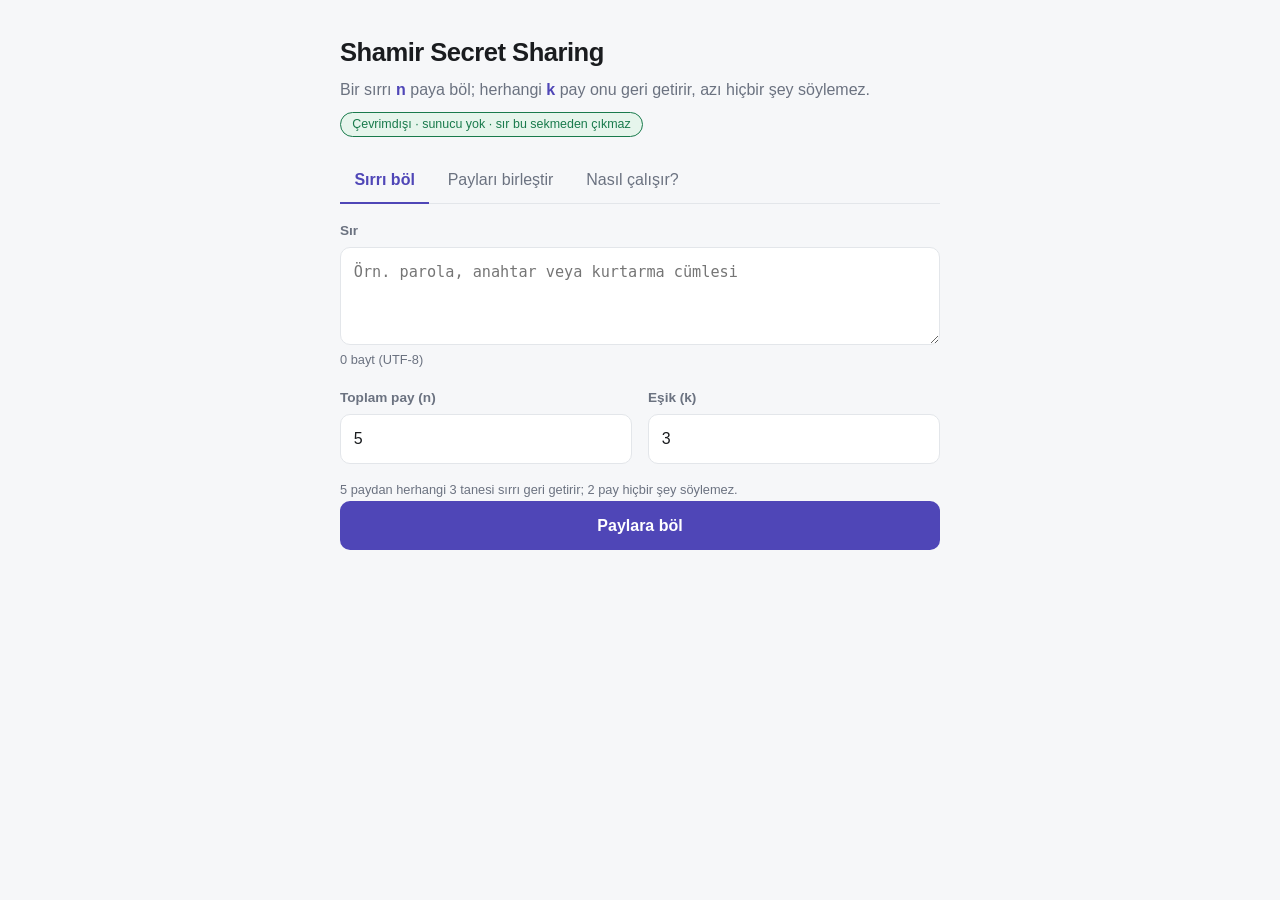
==== shamir.html @ ed12ea0c "Sunucusuz tek dosya arayüzü: shamir.html Tüm kripto (GF(256), Lagrange, pay kodlama + CRC) JavaScrip" ====
<!DOCTYPE html>
<html lang="tr">
<head>
<meta charset="utf-8">
<meta name="viewport" content="width=device-width, initial-scale=1">
<title>Shamir Secret Sharing</title>
<style>
:root {
  --bg:#f6f7f9; --surface:#fff; --surface-2:#f0f2f5; --text:#1a1c1f; --muted:#6b7280;
  --border:#e3e6ea; --accent:#4f46b7; --accent-ink:#fff; --ok:#197a4c; --ok-bg:#e6f5ec;
  --warn:#8a5a00; --warn-bg:#fdf3e0; --err:#b23b3b; --err-bg:#fcebeb;
  --mono:ui-monospace,"SF Mono","Cascadia Code",Menlo,Consolas,monospace; --radius:12px;
}
@media (prefers-color-scheme:dark){:root{
  --bg:#16181c; --surface:#1e2126; --surface-2:#262a30; --text:#e8eaed; --muted:#9aa0aa;
  --border:#333840; --accent:#8b82e6; --accent-ink:#16181c; --ok:#6bd39a; --ok-bg:#17301f;
  --warn:#e0b060; --warn-bg:#332711; --err:#ec8080; --err-bg:#331717;
}}
*{box-sizing:border-box}
body{margin:0;background:var(--bg);color:var(--text);line-height:1.6;
  font-family:-apple-system,BlinkMacSystemFont,"Segoe UI",Roboto,sans-serif}
.wrap{max-width:640px;margin:0 auto;padding:2rem 1.25rem 4rem}
.top h1{margin:0 0 .25rem;font-size:1.6rem;letter-spacing:-.02em}
.top .sub{margin:0;color:var(--muted)}
.top b{color:var(--accent);font-weight:600}
.badge{display:inline-block;margin-top:.6rem;font-size:.78rem;color:var(--ok);
  background:var(--ok-bg);border:1px solid var(--ok);border-radius:20px;padding:.1rem .7rem}
.tabs{display:flex;gap:.25rem;margin:1.25rem 0 1rem;border-bottom:1px solid var(--border)}
.tab{appearance:none;border:0;background:none;cursor:pointer;padding:.6rem .9rem;
  font:inherit;color:var(--muted);border-bottom:2px solid transparent;margin-bottom:-1px}
.tab:hover{color:var(--text)}
.tab.is-active{color:var(--accent);border-bottom-color:var(--accent);font-weight:600}
.panel{display:none}
.panel.is-active{display:block;animation:fade .2s ease}
@keyframes fade{from{opacity:0;transform:translateY(4px)}to{opacity:1;transform:none}}
.field{display:flex;flex-direction:column;gap:.35rem;margin-bottom:1rem}
.label{font-size:.85rem;font-weight:600;color:var(--muted)}
textarea,input[type=number]{font:inherit;color:var(--text);background:var(--surface);
  border:1px solid var(--border);border-radius:10px;padding:.7rem .8rem;width:100%;resize:vertical}
textarea{font-family:var(--mono);font-size:.95rem}
textarea:focus,input:focus{outline:2px solid var(--accent);border-color:transparent}
.row{display:flex;gap:1rem}
.row .field{flex:1}
.hint{font-size:.8rem;color:var(--muted);margin:0}
.muted{color:var(--muted)}
button.primary{appearance:none;border:0;cursor:pointer;font:inherit;font-weight:600;
  background:var(--accent);color:var(--accent-ink);padding:.75rem 1.2rem;border-radius:10px;width:100%}
button.primary:hover{filter:brightness(1.08)}
button.primary.grow{width:auto;flex:1}
button.ghost{appearance:none;cursor:pointer;font:inherit;font-size:.82rem;background:var(--surface-2);
  color:var(--text);border:1px solid var(--border);border-radius:8px;padding:.35rem .7rem}
button.ghost:hover{border-color:var(--accent)}
.filebtn{display:inline-flex;align-items:center;cursor:pointer;font-weight:600;background:var(--surface-2);
  color:var(--text);border:1px solid var(--border);border-radius:10px;padding:.75rem 1rem;white-space:nowrap}
.filebtn:hover{border-color:var(--accent)}
.error{background:var(--err-bg);color:var(--err);border-radius:10px;padding:.6rem .8rem;margin:.5rem 0 0;font-size:.9rem}
.warn{background:var(--warn-bg);color:var(--warn);border-radius:10px;padding:.6rem .8rem;font-size:.85rem}
.result-head{display:flex;align-items:center;justify-content:space-between;gap:.5rem;margin:1.5rem 0 .75rem;flex-wrap:wrap}
.result-head span{font-weight:600}
.actions{display:flex;gap:.4rem}
.shares{list-style:none;padding:0;margin:0 0 1rem;display:flex;flex-direction:column;gap:.5rem}
.share{display:flex;align-items:center;gap:.6rem;background:var(--surface);border:1px solid var(--border);
  border-radius:10px;padding:.55rem .7rem}
.share .idx{flex:0 0 auto;font-size:.8rem;font-weight:600;color:var(--accent);background:var(--surface-2);
  border-radius:6px;padding:.15rem .5rem}
.share code{flex:1;font-family:var(--mono);font-size:.82rem;word-break:break-all}
.secret-out{font-family:var(--mono);font-size:1.05rem;word-break:break-word;background:var(--ok-bg);
  color:var(--ok);border:1px solid var(--ok);border-radius:10px;padding:.9rem 1rem;margin:.35rem 0 1rem}
.about p{margin:0 0 .9rem}
.about ul{margin:0 0 .9rem;padding-left:1.2rem}
.about li{margin-bottom:.3rem}
.about code{font-family:var(--mono);background:var(--surface-2);padding:.1rem .35rem;border-radius:5px;font-size:.9em}
.about b{font-weight:600}
.toast{position:fixed;bottom:1.5rem;left:50%;transform:translateX(-50%);background:var(--text);
  color:var(--bg);padding:.5rem 1rem;border-radius:8px;font-size:.85rem;opacity:0;transition:opacity .2s;pointer-events:none}
.toast.show{opacity:1}
</style>
</head>
<body>
<main class="wrap">
  <header class="top">
    <h1>Shamir Secret Sharing</h1>
    <p class="sub">Bir sırrı <b>n</b> paya böl; herhangi <b>k</b> pay onu geri getirir, azı hiçbir şey söylemez.</p>
    <span class="badge">Çevrimdışı · sunucu yok · sır bu sekmeden çıkmaz</span>
  </header>

  <nav class="tabs" role="tablist">
    <button class="tab is-active" data-tab="split" role="tab">Sırrı böl</button>
    <button class="tab" data-tab="combine" role="tab">Payları birleştir</button>
    <button class="tab" data-tab="about" role="tab">Nasıl çalışır?</button>
  </nav>

  <section class="panel is-active" data-panel="split">
    <label class="field">
      <span class="label">Sır</span>
      <textarea id="secret" rows="3" placeholder="Örn. parola, anahtar veya kurtarma cümlesi"></textarea>
      <span class="hint" id="secret-hint">0 bayt</span>
    </label>
    <div class="row">
      <label class="field"><span class="label">Toplam pay (n)</span>
        <input id="n" type="number" min="2" max="255" value="5"></label>
      <label class="field"><span class="label">Eşik (k)</span>
        <input id="k" type="number" min="2" max="255" value="3"></label>
    </div>
    <p class="hint" id="scheme-hint"></p>
    <button class="primary" id="do-split">Paylara böl</button>
    <p class="error" id="split-error" hidden></p>
    <div id="split-result" hidden>
      <div class="result-head">
        <span id="split-summary"></span>
        <div class="actions">
          <button class="ghost" id="copy-all">Tümünü kopyala</button>
          <button class="ghost" id="download-all">.txt indir</button>
        </div>
      </div>
      <ul class="shares" id="shares"></ul>
      <p class="warn">Payları farklı yerlerde sakla. En az k payı kaybedersen sır kurtulamaz.</p>
    </div>
  </section>

  <section class="panel" data-panel="combine">
    <label class="field">
      <span class="label">Paylar</span>
      <textarea id="shares-in" rows="6" placeholder="Her satıra bir pay yapıştır:&#10;SSS1-....&#10;SSS1-...."></textarea>
      <span class="hint">Her satır bir pay. Dosyadan yapıştırabilir ya da yükleyebilirsin.</span>
    </label>
    <div class="row">
      <label class="filebtn">Dosya(lar)dan ekle
        <input id="file-in" type="file" accept=".txt" multiple hidden></label>
      <button class="primary grow" id="do-combine">Sırrı geri getir</button>
    </div>
    <p class="error" id="combine-error" hidden></p>
    <div id="combine-result" hidden>
      <span class="label">Geri getirilen sır</span>
      <div class="secret-out" id="secret-out"></div>
      <p class="warn" id="combine-warn" hidden></p>
    </div>
  </section>

  <section class="panel" data-panel="about">
    <div class="about">
      <p>Bir <b>(k, n) eşik şeması</b>: sır, derecesi (k-1) olan gizli bir polinomun sabit terimidir. Paylar bu eğri üzerindeki noktalardır.</p>
      <ul>
        <li><b>Herhangi k pay</b> eğriyi benzersiz belirler → sır geri gelir.</li>
        <li><b>k'den az pay</b> sonsuz eğriye uyar → sıfır bilgi (her sır eşit olası).</li>
      </ul>
      <p>Sır UTF-8 baytlara çevrilir ve her bayt <b>GF(256)</b> sonlu cisminde bağımsız paylaşılır (toplama = XOR, çarpma = AES polinomu modülü). Böylece taşma ve sızıntı olmaz.</p>
      <p class="muted">Tüm hesaplama tarayıcının içinde çalışır; hiçbir veri gönderilmez. Rastgelelik <code>crypto.getRandomValues</code> ile kriptografiktir. Eğitim amaçlıdır.</p>
    </div>
  </section>
</main>

<script>
"use strict";

/* ─── GF(256) sonlu cisim aritmetiği (AES polinomu 0x11B) ─────────────────── */
const EXP = new Uint8Array(512), LOG = new Uint8Array(256);
(function buildTables(){
  const mulNoTable = (a,b)=>{ let p=0; while(b){ if(b&1)p^=a; b>>=1; a<<=1; if(a&0x100)a^=0x11b; } return p; };
  let x = 1;
  for(let i=0;i<255;i++){ EXP[i]=x; LOG[x]=i; x = mulNoTable(x, 3); }
  for(let i=255;i<512;i++) EXP[i] = EXP[i-255];
})();
const gmul = (a,b)=> (a===0||b===0) ? 0 : EXP[LOG[a]+LOG[b]];
const gdiv = (a,b)=>{ if(b===0) throw new Error("sıfıra bölme"); return a===0 ? 0 : EXP[LOG[a]-LOG[b]+255]; };
function evalPoly(coeffs, x){ let r=0; for(let i=coeffs.length-1;i>=0;i--) r = gmul(r,x) ^ coeffs[i]; return r; }
function lagrangeAt0(points){
  let result=0;
  for(let i=0;i<points.length;i++){
    let num=1, den=1;
    for(let j=0;j<points.length;j++){
      if(i===j) continue;
      num = gmul(num, points[j].x);
      den = gmul(den, points[i].x ^ points[j].x);
    }
    result ^= gmul(points[i].y, gdiv(num, den));
  }
  return result;
}

/* ─── Böl / birleştir ─────────────────────────────────────────────────────── */
function splitSecret(bytes, k, n){
  if(bytes.length===0) throw new Error("Sır boş olamaz.");
  if(k<2) throw new Error("Eşik (k) en az 2 olmalı.");
  if(n<k) throw new Error("Pay sayısı (n) eşikten (k) küçük olamaz.");
  if(n>255) throw new Error("Pay sayısı en fazla 255 olabilir.");
  const xs = Array.from({length:n},(_,i)=>i+1);
  const ys = xs.map(()=>[]);
  for(const sb of bytes){
    const coeffs = [sb];
    const rnd = new Uint8Array(k-1);
    crypto.getRandomValues(rnd);
    for(const r of rnd) coeffs.push(r);
    xs.forEach((x,idx)=> ys[idx].push(evalPoly(coeffs, x)));
  }
  return xs.map((x,idx)=>({x, y:Uint8Array.from(ys[idx])}));
}
function combineShares(shares){
  const len = shares[0].y.length;
  const out = new Uint8Array(len);
  for(let bi=0; bi<len; bi++){
    const points = shares.map(s=>({x:s.x, y:s.y[bi]}));
    out[bi] = lagrangeAt0(points);
  }
  return out;
}

/* ─── Pay kodlama:  SSS1-<setid>-<k>-<x>-<hexY>-<crc>  (Python ile uyumlu) ─── */
function crc16(str){                              // zlib.crc32 & 0xFFFF ile aynı
  let crc = ~0 >>> 0;
  for(let i=0;i<str.length;i++){
    crc ^= str.charCodeAt(i);
    for(let j=0;j<8;j++) crc = (crc>>>1) ^ (0xEDB88320 & -(crc & 1));
  }
  return (~crc >>> 0) & 0xFFFF;
}
const hex2 = b => b.toString(16).padStart(2,"0");
const hex4 = n => (n & 0xFFFF).toString(16).padStart(4,"0");
const bytesToHex = u8 => Array.from(u8, hex2).join("");
function hexToBytes(h){
  if(h.length%2) throw new Error("hex uzunluğu tek");
  const out = new Uint8Array(h.length/2);
  for(let i=0;i<out.length;i++){
    const v = parseInt(h.substr(i*2,2),16);
    if(Number.isNaN(v)) throw new Error("geçersiz hex");
    out[i]=v;
  }
  return out;
}
const newSetId = () => crypto.getRandomValues(new Uint16Array(1))[0];

function encodeShare(x, y, k, setId){
  const body = `SSS1-${hex4(setId)}-${k}-${x}-${bytesToHex(y)}`;
  return `${body}-${hex4(crc16(body))}`;
}
function decodeShare(text){
  const parts = text.trim().split("-");
  if(parts.length!==6 || parts[0]!=="SSS1")
    throw new Error("Tanınmayan pay biçimi (SSS1-<setid>-<k>-<x>-<hex>-<crc> bekleniyor).");
  const body = parts.slice(0,5).join("-");
  if(crc16(body) !== parseInt(parts[5],16))
    throw new Error("Sağlama toplamı tutmuyor — pay yanlış yazılmış olabilir.");
  const setId = parseInt(parts[1],16), k = parseInt(parts[2],10), x = parseInt(parts[3],10);
  const y = hexToBytes(parts[4]);
  if(!(x>=1 && x<=255)) throw new Error(`Geçersiz pay numarası x=${x}.`);
  if(!(k>=2)) throw new Error(`Geçersiz eşik k=${k}.`);
  if(y.length===0) throw new Error("Payın veri kısmı boş.");
  return {setId, threshold:k, x, y};
}

/* ─── Arayüz ───────────────────────────────────────────────────────────────── */
const $ = s=>document.querySelector(s), $$ = s=>document.querySelectorAll(s);
const enc = new TextEncoder();

$$(".tab").forEach(tab=> tab.addEventListener("click", ()=>{
  $$(".tab").forEach(t=>t.classList.remove("is-active"));
  $$(".panel").forEach(p=>p.classList.remove("is-active"));
  tab.classList.add("is-active");
  $(`.panel[data-panel="${tab.dataset.tab}"]`).classList.add("is-active");
}));

function toast(msg){
  let el=$(".toast");
  if(!el){ el=document.createElement("div"); el.className="toast"; document.body.appendChild(el); }
  el.textContent=msg; el.classList.add("show");
  clearTimeout(el._t); el._t=setTimeout(()=>el.classList.remove("show"),1600);
}
async function copyText(text){
  try{ await navigator.clipboard.writeText(text); toast("Kopyalandı"); }
  catch{
    const ta=document.createElement("textarea"); ta.value=text; document.body.appendChild(ta);
    ta.select(); try{ document.execCommand("copy"); toast("Kopyalandı"); }catch{ toast("Kopyalanamadı"); }
    ta.remove();
  }
}

const secretEl=$("#secret"), nEl=$("#n"), kEl=$("#k"),
      secretHint=$("#secret-hint"), schemeHint=$("#scheme-hint");
function updateHints(){
  secretHint.textContent = `${enc.encode(secretEl.value).length} bayt (UTF-8)`;
  const n=parseInt(nEl.value,10), k=parseInt(kEl.value,10);
  if(Number.isInteger(n)&&Number.isInteger(k)&&n>=2&&k>=2&&k<=n){
    schemeHint.textContent=`${n} paydan herhangi ${k} tanesi sırrı geri getirir; ${k-1} pay hiçbir şey söylemez.`;
    schemeHint.style.color="";
  }else if(k>n){ schemeHint.textContent="Eşik (k), pay sayısından (n) büyük olamaz."; schemeHint.style.color="var(--err)"; }
  else{ schemeHint.textContent="n ve k en az 2 olmalı."; schemeHint.style.color="var(--err)"; }
}
[secretEl,nEl,kEl].forEach(el=>el.addEventListener("input",updateHints));
updateHints();

let lastShares=[];
$("#do-split").addEventListener("click", ()=>{
  const err=$("#split-error"), result=$("#split-result");
  err.hidden=true;
  try{
    const n=parseInt(nEl.value,10), k=parseInt(kEl.value,10);
    if(!Number.isInteger(n)||!Number.isInteger(k)) throw new Error("n ve k tam sayı olmalı.");
    const bytes=enc.encode(secretEl.value);
    const shares=splitSecret(bytes,k,n);
    const setId=newSetId();
    lastShares=shares.map(s=>encodeShare(s.x,s.y,k,setId));
    $("#split-summary").textContent=`${n} pay üretildi · eşik ${k} · set ${hex4(setId)}`;
    const ul=$("#shares"); ul.innerHTML="";
    lastShares.forEach((line,i)=>{
      const li=document.createElement("li"); li.className="share";
      const idx=document.createElement("span"); idx.className="idx"; idx.textContent=`Pay ${i+1}`;
      const code=document.createElement("code"); code.textContent=line;
      const copy=document.createElement("button"); copy.className="ghost"; copy.textContent="Kopyala";
      copy.addEventListener("click",()=>copyText(line));
      li.append(idx,code,copy); ul.appendChild(li);
    });
    result.hidden=false;
  }catch(e){ err.textContent=e.message; err.hidden=false; result.hidden=true; }
});
$("#copy-all").addEventListener("click",()=>copyText(lastShares.join("\n")));
$("#download-all").addEventListener("click",()=>{
  const header="# Shamir Secret Sharing payları\n# Her satır bir pay. Birlestirme icin esik sayida pay gerekir.\n";
  const blob=new Blob([header+lastShares.join("\n")+"\n"],{type:"text/plain"});
  const a=document.createElement("a"); a.href=URL.createObjectURL(blob);
  a.download="shamir-paylar.txt"; a.click(); URL.revokeObjectURL(a.href);
});

const sharesIn=$("#shares-in");
$("#file-in").addEventListener("change", async e=>{
  const texts=await Promise.all([...e.target.files].map(f=>f.text()));
  const lines=texts.join("\n").split(/\r?\n/).map(l=>l.trim()).filter(l=>l&&!l.startsWith("#"));
  const existing=sharesIn.value.trim();
  sharesIn.value=(existing?existing+"\n":"")+lines.join("\n");
  e.target.value=""; toast(`${lines.length} pay eklendi`);
});
$("#do-combine").addEventListener("click", ()=>{
  const err=$("#combine-error"), result=$("#combine-result"), warn=$("#combine-warn");
  err.hidden=true;
  try{
    const lines=sharesIn.value.split(/\r?\n/).map(l=>l.trim()).filter(Boolean);
    const parsed=[]; const seen=new Set();
    for(const line of lines){
      const s=decodeShare(line);          // hata olursa mesajıyla yakalanır
      if(seen.has(s.x)) continue;
      seen.add(s.x); parsed.push(s);
    }
    if(parsed.length<2) throw new Error("En az iki geçerli, benzersiz pay gerekir.");
    const setIds=new Set(parsed.map(s=>s.setId));
    const k=Math.min(...parsed.map(s=>s.threshold));
    if(parsed.length<k) throw new Error(`Yeterli pay yok: ${parsed.length} var, en az ${k} gerekiyor.`);

    const lengths=new Set(parsed.map(s=>s.y.length));
    if(lengths.size>1) throw new Error("Paylar farklı uzunlukta — farklı sırlara ait olabilir.");

    const secret=combineShares(parsed);
    const out=$("#secret-out");
    try{
      out.textContent=new TextDecoder("utf-8",{fatal:true}).decode(secret);
    }catch{
      out.textContent="Ham bayt (hex): "+bytesToHex(secret);
    }
    if(setIds.size>1){
      warn.textContent="Paylar farklı bölmelerden geliyor (set kimlikleri farklı); sonuç anlamsız olabilir.";
      warn.hidden=false;
    }else warn.hidden=true;
    result.hidden=false;
  }catch(e){ err.textContent=e.message; err.hidden=false; result.hidden=true; }
});
</script>
</body>
</html>
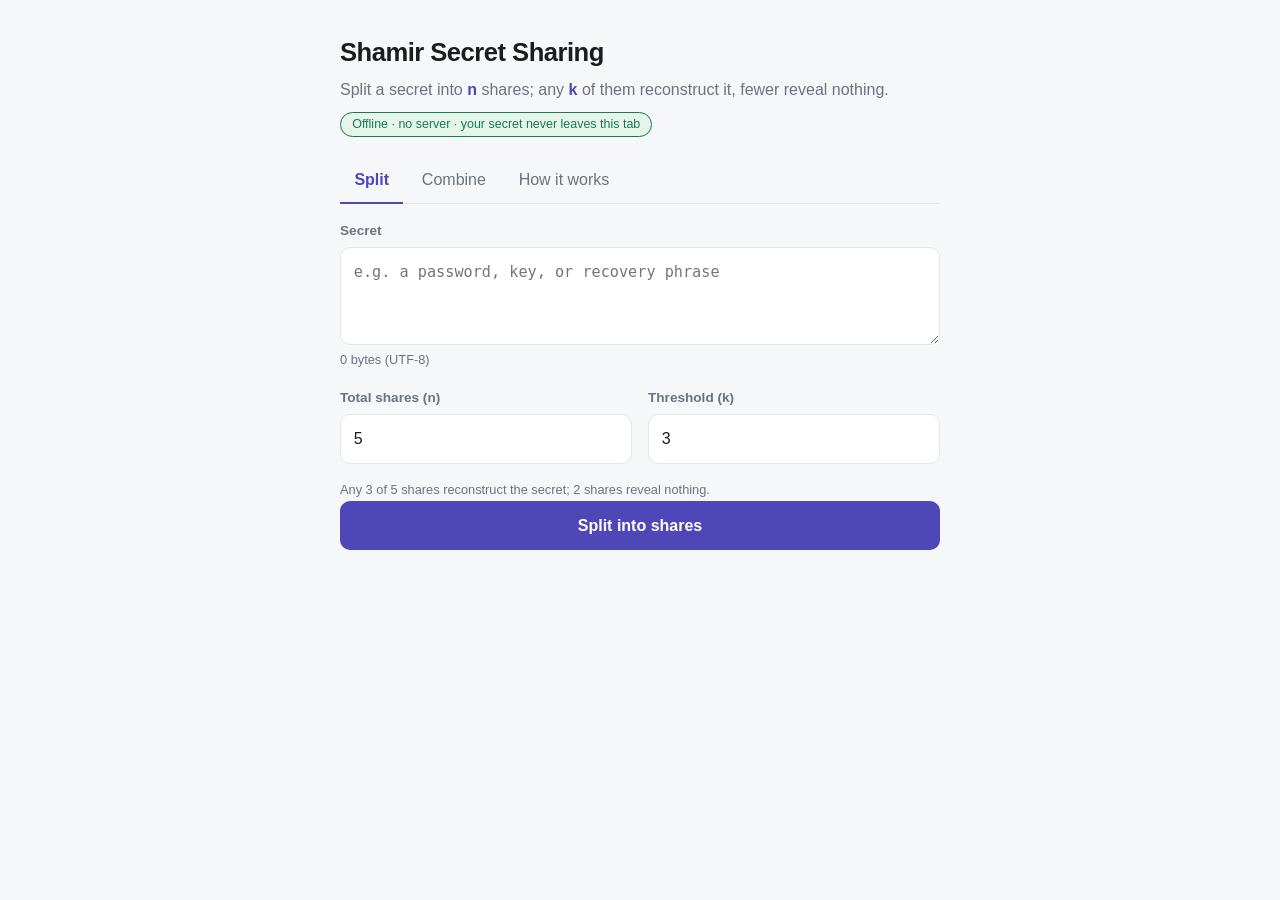
==== commit 3f9a8e49: "Translate everything to English + add landing page for GitHub Pages - All Python modules, both conso" ====
--- a/shamir.html
+++ b/shamir.html
@@ -1,5 +1,5 @@
 <!DOCTYPE html>
-<html lang="tr">
+<html lang="en">
 <head>
 <meta charset="utf-8">
 <meta name="viewport" content="width=device-width, initial-scale=1">
@@ -80,58 +80,58 @@
 <main class="wrap">
   <header class="top">
     <h1>Shamir Secret Sharing</h1>
-    <p class="sub">Bir sırrı <b>n</b> paya böl; herhangi <b>k</b> pay onu geri getirir, azı hiçbir şey söylemez.</p>
-    <span class="badge">Çevrimdışı · sunucu yok · sır bu sekmeden çıkmaz</span>
+    <p class="sub">Split a secret into <b>n</b> shares; any <b>k</b> of them reconstruct it, fewer reveal nothing.</p>
+    <span class="badge">Offline · no server · your secret never leaves this tab</span>
   </header>
 
   <nav class="tabs" role="tablist">
-    <button class="tab is-active" data-tab="split" role="tab">Sırrı böl</button>
-    <button class="tab" data-tab="combine" role="tab">Payları birleştir</button>
-    <button class="tab" data-tab="about" role="tab">Nasıl çalışır?</button>
+    <button class="tab is-active" data-tab="split" role="tab">Split</button>
+    <button class="tab" data-tab="combine" role="tab">Combine</button>
+    <button class="tab" data-tab="about" role="tab">How it works</button>
   </nav>
 
   <section class="panel is-active" data-panel="split">
     <label class="field">
-      <span class="label">Sır</span>
-      <textarea id="secret" rows="3" placeholder="Örn. parola, anahtar veya kurtarma cümlesi"></textarea>
-      <span class="hint" id="secret-hint">0 bayt</span>
+      <span class="label">Secret</span>
+      <textarea id="secret" rows="3" placeholder="e.g. a password, key, or recovery phrase"></textarea>
+      <span class="hint" id="secret-hint">0 bytes</span>
     </label>
     <div class="row">
-      <label class="field"><span class="label">Toplam pay (n)</span>
+      <label class="field"><span class="label">Total shares (n)</span>
         <input id="n" type="number" min="2" max="255" value="5"></label>
-      <label class="field"><span class="label">Eşik (k)</span>
+      <label class="field"><span class="label">Threshold (k)</span>
         <input id="k" type="number" min="2" max="255" value="3"></label>
     </div>
     <p class="hint" id="scheme-hint"></p>
-    <button class="primary" id="do-split">Paylara böl</button>
+    <button class="primary" id="do-split">Split into shares</button>
     <p class="error" id="split-error" hidden></p>
     <div id="split-result" hidden>
       <div class="result-head">
         <span id="split-summary"></span>
         <div class="actions">
-          <button class="ghost" id="copy-all">Tümünü kopyala</button>
-          <button class="ghost" id="download-all">.txt indir</button>
+          <button class="ghost" id="copy-all">Copy all</button>
+          <button class="ghost" id="download-all">Download .txt</button>
         </div>
       </div>
       <ul class="shares" id="shares"></ul>
-      <p class="warn">Payları farklı yerlerde sakla. En az k payı kaybedersen sır kurtulamaz.</p>
+      <p class="warn">Store the shares in different places. If you lose more than n−k of them the secret is unrecoverable.</p>
     </div>
   </section>
 
   <section class="panel" data-panel="combine">
     <label class="field">
-      <span class="label">Paylar</span>
-      <textarea id="shares-in" rows="6" placeholder="Her satıra bir pay yapıştır:&#10;SSS1-....&#10;SSS1-...."></textarea>
-      <span class="hint">Her satır bir pay. Dosyadan yapıştırabilir ya da yükleyebilirsin.</span>
+      <span class="label">Shares</span>
+      <textarea id="shares-in" rows="6" placeholder="Paste one share per line:&#10;SSS1-....&#10;SSS1-...."></textarea>
+      <span class="hint">One share per line. You can paste them or load from files.</span>
     </label>
     <div class="row">
-      <label class="filebtn">Dosya(lar)dan ekle
+      <label class="filebtn">Add from file(s)
         <input id="file-in" type="file" accept=".txt" multiple hidden></label>
-      <button class="primary grow" id="do-combine">Sırrı geri getir</button>
+      <button class="primary grow" id="do-combine">Reconstruct the secret</button>
     </div>
     <p class="error" id="combine-error" hidden></p>
     <div id="combine-result" hidden>
-      <span class="label">Geri getirilen sır</span>
+      <span class="label">Reconstructed secret</span>
       <div class="secret-out" id="secret-out"></div>
       <p class="warn" id="combine-warn" hidden></p>
     </div>
@@ -139,13 +139,13 @@
 
   <section class="panel" data-panel="about">
     <div class="about">
-      <p>Bir <b>(k, n) eşik şeması</b>: sır, derecesi (k-1) olan gizli bir polinomun sabit terimidir. Paylar bu eğri üzerindeki noktalardır.</p>
+      <p>A <b>(k, n) threshold scheme</b>: the secret is the constant term of a secret polynomial of degree (k-1). Shares are points on that curve.</p>
       <ul>
-        <li><b>Herhangi k pay</b> eğriyi benzersiz belirler → sır geri gelir.</li>
-        <li><b>k'den az pay</b> sonsuz eğriye uyar → sıfır bilgi (her sır eşit olası).</li>
+        <li><b>Any k shares</b> determine the curve uniquely → the secret is recovered.</li>
+        <li><b>Fewer than k shares</b> fit infinitely many curves → zero information (every secret equally likely).</li>
       </ul>
-      <p>Sır UTF-8 baytlara çevrilir ve her bayt <b>GF(256)</b> sonlu cisminde bağımsız paylaşılır (toplama = XOR, çarpma = AES polinomu modülü). Böylece taşma ve sızıntı olmaz.</p>
-      <p class="muted">Tüm hesaplama tarayıcının içinde çalışır; hiçbir veri gönderilmez. Rastgelelik <code>crypto.getRandomValues</code> ile kriptografiktir. Eğitim amaçlıdır.</p>
+      <p>The secret is converted to UTF-8 bytes and each byte is shared independently in the <b>GF(256)</b> finite field (addition = XOR, multiplication modulo the AES polynomial). This prevents overflow and leakage.</p>
+      <p class="muted">All computation runs inside your browser; nothing is sent anywhere. Randomness is cryptographic via <code>crypto.getRandomValues</code>. For educational use.</p>
     </div>
   </section>
 </main>
@@ -153,7 +153,7 @@
 <script>
 "use strict";
 
-/* ─── GF(256) sonlu cisim aritmetiği (AES polinomu 0x11B) ─────────────────── */
+/* ─── GF(256) finite-field arithmetic (AES polynomial 0x11B) ──────────────── */
 const EXP = new Uint8Array(512), LOG = new Uint8Array(256);
 (function buildTables(){
   const mulNoTable = (a,b)=>{ let p=0; while(b){ if(b&1)p^=a; b>>=1; a<<=1; if(a&0x100)a^=0x11b; } return p; };
@@ -162,7 +162,7 @@
   for(let i=255;i<512;i++) EXP[i] = EXP[i-255];
 })();
 const gmul = (a,b)=> (a===0||b===0) ? 0 : EXP[LOG[a]+LOG[b]];
-const gdiv = (a,b)=>{ if(b===0) throw new Error("sıfıra bölme"); return a===0 ? 0 : EXP[LOG[a]-LOG[b]+255]; };
+const gdiv = (a,b)=>{ if(b===0) throw new Error("division by zero"); return a===0 ? 0 : EXP[LOG[a]-LOG[b]+255]; };
 function evalPoly(coeffs, x){ let r=0; for(let i=coeffs.length-1;i>=0;i--) r = gmul(r,x) ^ coeffs[i]; return r; }
 function lagrangeAt0(points){
   let result=0;
@@ -178,12 +178,12 @@
   return result;
 }
 
-/* ─── Böl / birleştir ─────────────────────────────────────────────────────── */
+/* ─── Split / combine ─────────────────────────────────────────────────────── */
 function splitSecret(bytes, k, n){
-  if(bytes.length===0) throw new Error("Sır boş olamaz.");
-  if(k<2) throw new Error("Eşik (k) en az 2 olmalı.");
-  if(n<k) throw new Error("Pay sayısı (n) eşikten (k) küçük olamaz.");
-  if(n>255) throw new Error("Pay sayısı en fazla 255 olabilir.");
+  if(bytes.length===0) throw new Error("The secret cannot be empty.");
+  if(k<2) throw new Error("The threshold (k) must be at least 2.");
+  if(n<k) throw new Error("The number of shares (n) cannot be less than the threshold (k).");
+  if(n>255) throw new Error("The number of shares can be at most 255.");
   const xs = Array.from({length:n},(_,i)=>i+1);
   const ys = xs.map(()=>[]);
   for(const sb of bytes){
@@ -205,8 +205,8 @@
   return out;
 }
 
-/* ─── Pay kodlama:  SSS1-<setid>-<k>-<x>-<hexY>-<crc>  (Python ile uyumlu) ─── */
-function crc16(str){                              // zlib.crc32 & 0xFFFF ile aynı
+/* ─── Share encoding:  SSS1-<setid>-<k>-<x>-<hexY>-<crc>  (matches Python) ── */
+function crc16(str){                              // same as zlib.crc32 & 0xFFFF
   let crc = ~0 >>> 0;
   for(let i=0;i<str.length;i++){
     crc ^= str.charCodeAt(i);
@@ -218,11 +218,11 @@
 const hex4 = n => (n & 0xFFFF).toString(16).padStart(4,"0");
 const bytesToHex = u8 => Array.from(u8, hex2).join("");
 function hexToBytes(h){
-  if(h.length%2) throw new Error("hex uzunluğu tek");
+  if(h.length%2) throw new Error("odd-length hex");
   const out = new Uint8Array(h.length/2);
   for(let i=0;i<out.length;i++){
     const v = parseInt(h.substr(i*2,2),16);
-    if(Number.isNaN(v)) throw new Error("geçersiz hex");
+    if(Number.isNaN(v)) throw new Error("invalid hex");
     out[i]=v;
   }
   return out;
@@ -236,19 +236,19 @@
 function decodeShare(text){
   const parts = text.trim().split("-");
   if(parts.length!==6 || parts[0]!=="SSS1")
-    throw new Error("Tanınmayan pay biçimi (SSS1-<setid>-<k>-<x>-<hex>-<crc> bekleniyor).");
+    throw new Error("Unrecognized share format (expected SSS1-<setid>-<k>-<x>-<hex>-<crc>).");
   const body = parts.slice(0,5).join("-");
   if(crc16(body) !== parseInt(parts[5],16))
-    throw new Error("Sağlama toplamı tutmuyor — pay yanlış yazılmış olabilir.");
+    throw new Error("Checksum mismatch — the share may be mistyped.");
   const setId = parseInt(parts[1],16), k = parseInt(parts[2],10), x = parseInt(parts[3],10);
   const y = hexToBytes(parts[4]);
-  if(!(x>=1 && x<=255)) throw new Error(`Geçersiz pay numarası x=${x}.`);
-  if(!(k>=2)) throw new Error(`Geçersiz eşik k=${k}.`);
-  if(y.length===0) throw new Error("Payın veri kısmı boş.");
+  if(!(x>=1 && x<=255)) throw new Error(`Invalid share number x=${x}.`);
+  if(!(k>=2)) throw new Error(`Invalid threshold k=${k}.`);
+  if(y.length===0) throw new Error("The share's data part is empty.");
   return {setId, threshold:k, x, y};
 }
 
-/* ─── Arayüz ───────────────────────────────────────────────────────────────── */
+/* ─── UI ────────────────────────────────────────────────────────────────────── */
 const $ = s=>document.querySelector(s), $$ = s=>document.querySelectorAll(s);
 const enc = new TextEncoder();
 
@@ -266,10 +266,10 @@
   clearTimeout(el._t); el._t=setTimeout(()=>el.classList.remove("show"),1600);
 }
 async function copyText(text){
-  try{ await navigator.clipboard.writeText(text); toast("Kopyalandı"); }
+  try{ await navigator.clipboard.writeText(text); toast("Copied"); }
   catch{
     const ta=document.createElement("textarea"); ta.value=text; document.body.appendChild(ta);
-    ta.select(); try{ document.execCommand("copy"); toast("Kopyalandı"); }catch{ toast("Kopyalanamadı"); }
+    ta.select(); try{ document.execCommand("copy"); toast("Copied"); }catch{ toast("Copy failed"); }
     ta.remove();
   }
 }
@@ -277,13 +277,13 @@
 const secretEl=$("#secret"), nEl=$("#n"), kEl=$("#k"),
       secretHint=$("#secret-hint"), schemeHint=$("#scheme-hint");
 function updateHints(){
-  secretHint.textContent = `${enc.encode(secretEl.value).length} bayt (UTF-8)`;
+  secretHint.textContent = `${enc.encode(secretEl.value).length} bytes (UTF-8)`;
   const n=parseInt(nEl.value,10), k=parseInt(kEl.value,10);
   if(Number.isInteger(n)&&Number.isInteger(k)&&n>=2&&k>=2&&k<=n){
-    schemeHint.textContent=`${n} paydan herhangi ${k} tanesi sırrı geri getirir; ${k-1} pay hiçbir şey söylemez.`;
+    schemeHint.textContent=`Any ${k} of ${n} shares reconstruct the secret; ${k-1} shares reveal nothing.`;
     schemeHint.style.color="";
-  }else if(k>n){ schemeHint.textContent="Eşik (k), pay sayısından (n) büyük olamaz."; schemeHint.style.color="var(--err)"; }
-  else{ schemeHint.textContent="n ve k en az 2 olmalı."; schemeHint.style.color="var(--err)"; }
+  }else if(k>n){ schemeHint.textContent="The threshold (k) cannot exceed the number of shares (n)."; schemeHint.style.color="var(--err)"; }
+  else{ schemeHint.textContent="n and k must be at least 2."; schemeHint.style.color="var(--err)"; }
 }
 [secretEl,nEl,kEl].forEach(el=>el.addEventListener("input",updateHints));
 updateHints();
@@ -294,18 +294,18 @@
   err.hidden=true;
   try{
     const n=parseInt(nEl.value,10), k=parseInt(kEl.value,10);
-    if(!Number.isInteger(n)||!Number.isInteger(k)) throw new Error("n ve k tam sayı olmalı.");
+    if(!Number.isInteger(n)||!Number.isInteger(k)) throw new Error("n and k must be integers.");
     const bytes=enc.encode(secretEl.value);
     const shares=splitSecret(bytes,k,n);
     const setId=newSetId();
     lastShares=shares.map(s=>encodeShare(s.x,s.y,k,setId));
-    $("#split-summary").textContent=`${n} pay üretildi · eşik ${k} · set ${hex4(setId)}`;
+    $("#split-summary").textContent=`${n} shares · threshold ${k} · set ${hex4(setId)}`;
     const ul=$("#shares"); ul.innerHTML="";
     lastShares.forEach((line,i)=>{
       const li=document.createElement("li"); li.className="share";
-      const idx=document.createElement("span"); idx.className="idx"; idx.textContent=`Pay ${i+1}`;
+      const idx=document.createElement("span"); idx.className="idx"; idx.textContent=`Share ${i+1}`;
       const code=document.createElement("code"); code.textContent=line;
-      const copy=document.createElement("button"); copy.className="ghost"; copy.textContent="Kopyala";
+      const copy=document.createElement("button"); copy.className="ghost"; copy.textContent="Copy";
       copy.addEventListener("click",()=>copyText(line));
       li.append(idx,code,copy); ul.appendChild(li);
     });
@@ -314,10 +314,10 @@
 });
 $("#copy-all").addEventListener("click",()=>copyText(lastShares.join("\n")));
 $("#download-all").addEventListener("click",()=>{
-  const header="# Shamir Secret Sharing payları\n# Her satır bir pay. Birlestirme icin esik sayida pay gerekir.\n";
+  const header="# Shamir Secret Sharing shares\n# One share per line. Combining requires a threshold number of shares.\n";
   const blob=new Blob([header+lastShares.join("\n")+"\n"],{type:"text/plain"});
   const a=document.createElement("a"); a.href=URL.createObjectURL(blob);
-  a.download="shamir-paylar.txt"; a.click(); URL.revokeObjectURL(a.href);
+  a.download="shamir-shares.txt"; a.click(); URL.revokeObjectURL(a.href);
 });
 
 const sharesIn=$("#shares-in");
@@ -326,7 +326,7 @@
   const lines=texts.join("\n").split(/\r?\n/).map(l=>l.trim()).filter(l=>l&&!l.startsWith("#"));
   const existing=sharesIn.value.trim();
   sharesIn.value=(existing?existing+"\n":"")+lines.join("\n");
-  e.target.value=""; toast(`${lines.length} pay eklendi`);
+  e.target.value=""; toast(`${lines.length} shares added`);
 });
 $("#do-combine").addEventListener("click", ()=>{
   const err=$("#combine-error"), result=$("#combine-result"), warn=$("#combine-warn");
@@ -335,27 +335,25 @@
     const lines=sharesIn.value.split(/\r?\n/).map(l=>l.trim()).filter(Boolean);
     const parsed=[]; const seen=new Set();
     for(const line of lines){
-      const s=decodeShare(line);          // hata olursa mesajıyla yakalanır
+      const s=decodeShare(line);          // errors are caught with their message
       if(seen.has(s.x)) continue;
       seen.add(s.x); parsed.push(s);
     }
-    if(parsed.length<2) throw new Error("En az iki geçerli, benzersiz pay gerekir.");
+    if(parsed.length<2) throw new Error("At least two valid, unique shares are needed.");
     const setIds=new Set(parsed.map(s=>s.setId));
     const k=Math.min(...parsed.map(s=>s.threshold));
-    if(parsed.length<k) throw new Error(`Yeterli pay yok: ${parsed.length} var, en az ${k} gerekiyor.`);
-
+    if(parsed.length<k) throw new Error(`Not enough shares: ${parsed.length} present, at least ${k} required.`);
     const lengths=new Set(parsed.map(s=>s.y.length));
-    if(lengths.size>1) throw new Error("Paylar farklı uzunlukta — farklı sırlara ait olabilir.");
-
+    if(lengths.size>1) throw new Error("Shares have different lengths — they may belong to different secrets.");
     const secret=combineShares(parsed);
     const out=$("#secret-out");
     try{
       out.textContent=new TextDecoder("utf-8",{fatal:true}).decode(secret);
     }catch{
-      out.textContent="Ham bayt (hex): "+bytesToHex(secret);
+      out.textContent="Raw bytes (hex): "+bytesToHex(secret);
     }
     if(setIds.size>1){
-      warn.textContent="Paylar farklı bölmelerden geliyor (set kimlikleri farklı); sonuç anlamsız olabilir.";
+      warn.textContent="Shares come from different splits (set ids differ); the result may be meaningless.";
       warn.hidden=false;
     }else warn.hidden=true;
     result.hidden=false;
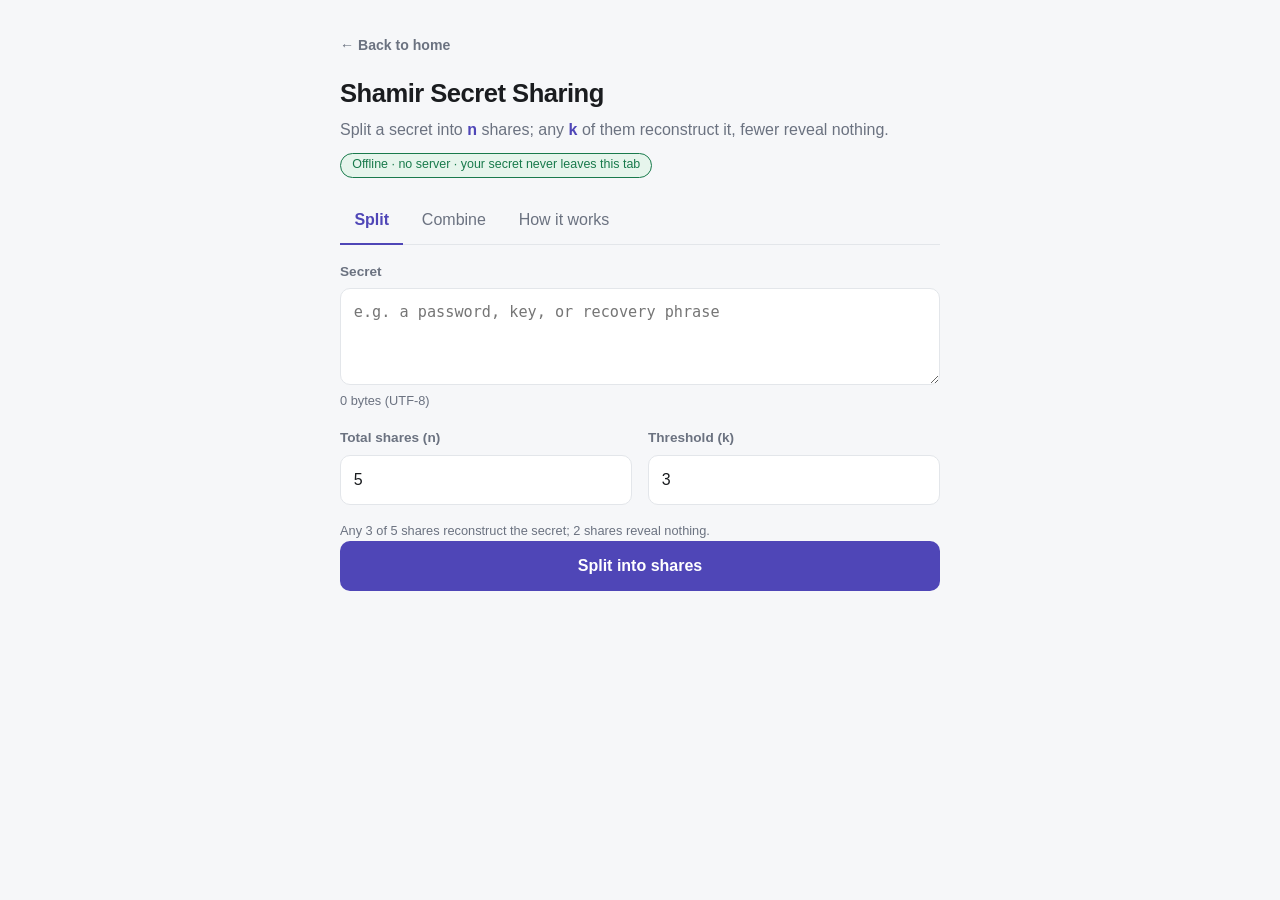
==== commit b834ac58: "Add home navigation to sharing tools" ====
--- a/shamir.html
+++ b/shamir.html
@@ -20,6 +20,10 @@
 body{margin:0;background:var(--bg);color:var(--text);line-height:1.6;
   font-family:-apple-system,BlinkMacSystemFont,"Segoe UI",Roboto,sans-serif}
 .wrap{max-width:640px;margin:0 auto;padding:2rem 1.25rem 4rem}
+.home-link{display:inline-flex;align-items:center;gap:.35rem;margin-bottom:1rem;color:var(--muted);
+  font-size:.88rem;font-weight:600;text-decoration:none}
+.home-link:hover{color:var(--accent)}
+.home-link:focus-visible{outline:2px solid var(--accent);outline-offset:4px;border-radius:4px}
 .top h1{margin:0 0 .25rem;font-size:1.6rem;letter-spacing:-.02em}
 .top .sub{margin:0;color:var(--muted)}
 .top b{color:var(--accent);font-weight:600}
@@ -78,6 +82,7 @@
 </head>
 <body>
 <main class="wrap">
+  <a class="home-link" href="index.html" aria-label="Back to home">&larr; Back to home</a>
   <header class="top">
     <h1>Shamir Secret Sharing</h1>
     <p class="sub">Split a secret into <b>n</b> shares; any <b>k</b> of them reconstruct it, fewer reveal nothing.</p>
